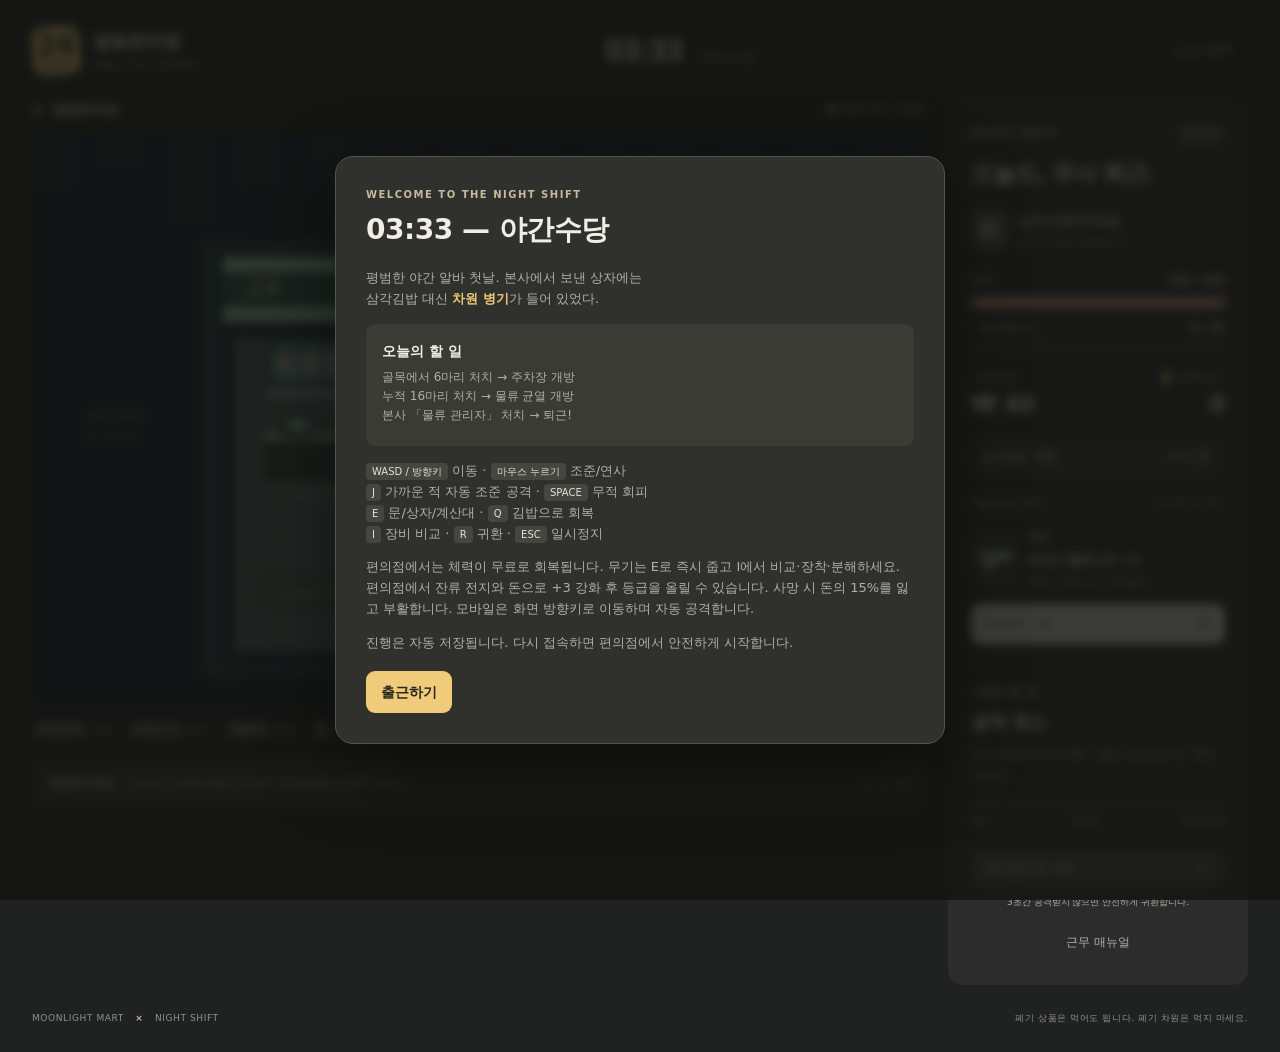
==== index.html @ c4a6b5b0 "Release Moonlight Mart: Night Shift browser RPG" ====
<!doctype html>
<html lang="ko"><head><meta charset="UTF-8"><meta name="viewport" content="width=device-width,initial-scale=1"><meta name="theme-color" content="#222222"><title>03:33 — 야간수당</title><link rel="stylesheet" href="style.css"></head>
<body>
<header><div class="brand"><span class="logo">24<span>HOURS</span></span><span>달빛편의점<small>밤을 지키는 당신에게.</small></span></div><div class="title">03:33 <span>야간수당</span></div><button id="sound" class="subtle" title="소리 켜기/끄기">소리 OFF</button></header>
<main>
<section class="game-column"><div class="status"><span><i class="live"></i> <b id="zone">달빛편의점</b></span><span id="save-status">자동 저장 준비</span></div>
<div class="viewport"><canvas id="game" width="1100" height="700" tabindex="0" aria-label="야간수당 게임. WASD 이동, 마우스 조준 및 공격, E 상호작용"></canvas><div id="touch"><div class="dpad"><button data-key="w">↑</button><div><button data-key="a">←</button><button data-key="s">↓</button><button data-key="d">→</button></div></div><div><button data-action="heal">회복</button><button data-key=" ">회피</button><button data-action="interact">E</button></div></div></div>
<div class="controls"><span><kbd>W A S D</kbd> 이동</span><span><kbd>마우스 / J</kbd> 공격</span><span><kbd>SPACE</kbd> 회피</span><span><kbd>E</kbd> 줍기 · 대화</span><span><kbd>Q</kbd> 회복</span><span><kbd>I</kbd> 장비</span><span><kbd>ESC</kbd> 휴식</span></div>
<div class="dispatch"><span>점장의 메모</span><p id="dispatch">손님이 천장에 붙어 있어도 존댓말을 사용해 주세요.</p><span class="dispatch-id">03:33 AM</span></div></section>
<aside><div class="shift-heading"><span class="eyebrow">NIGHT SHIFT</span><span class="badge">근무 중</span></div><h1>오늘도, 무사 퇴근.</h1><div class="employee"><div class="avatar">夜</div><div><strong>심야 아르바이트생</strong><small id="level">LV. 1 · 수습 차원관리사</small></div></div>
<div class="vitals"><div class="bar-label"><span>체력</span><b id="hp-text"></b></div><div class="bar"><div id="hp-bar"></div></div><div class="bar-label"><span>다음 레벨까지</span><b id="xp-text"></b></div><div class="bar xp"><div id="xp-bar"></div></div></div>
<div class="wallet"><div><small>야간수당</small><strong id="money">₩ 0</strong></div><div><small><svg class="cell-icon" viewBox="0 0 24 24" aria-hidden="true"><path d="M9 2h6v3H9zM6 5h12v16H6z" fill="currentColor"/><path d="m13 7-4 6h3l-1 5 5-7h-4z" fill="#252420"/></svg> 잔류 전지</small><strong id="cells">0</strong></div></div>
<button class="food-button" data-action="heal"><span>삼각김밥 <strong id="potions">3개</strong></span><span>회복 <kbd>Q</kbd></span></button>
<section class="side-section"><div class="section-title"><span>지금 쓰는 무기</span><span class="muted">E로 줍고 I로 관리</span></div><div id="weapon" class="weapon-card"></div><button id="bag" class="wide bag-button"><span>내 장비 <small id="bag-count">1</small></span><kbd>I</kbd></button></section>
<section class="side-section objective"><div class="eyebrow">오늘의 할 일</div><h2 id="quest-title">골목 청소</h2><p id="quest"></p><div class="progress-track"><div id="quest-progress"></div></div><div class="route"><span>골목</span><span>주차장</span><span>물류 균열</span></div></section>
<button class="wide home-button" id="return"><span>편의점으로 귀환</span><kbd>R</kbd></button><small class="hint">3초간 공격받지 않으면 안전하게 귀환합니다.</small><button class="wide subtle" id="help">근무 매뉴얼</button></aside>
</main><footer><span>MOONLIGHT MART <b>×</b> NIGHT SHIFT</span><span>폐기 상품은 먹어도 됩니다. 폐기 차원은 먹지 마세요.</span></footer>
<div id="toast" role="status" aria-live="polite"></div><div id="modal" class="overlay" hidden><div class="dialog" id="dialog" role="dialog" aria-modal="true" aria-label="게임 메뉴"></div></div>
<script src="gear.js"></script><script src="game.js"></script></body></html>
---- style.css ----
:root{color-scheme:dark;--bg:#202121;--panel:#2b2c2b;--card:#353634;--line:#41423e;--text:#f0eee6;--muted:#b1b0a7;--accent:#f0cb79;--yellow:#f0cb79;--mint:#f0cb79;--ink:#28271f}*{box-sizing:border-box}body{margin:0;background:var(--bg);color:var(--text);font:14px/1.6 'Segoe UI','Malgun Gothic',system-ui,sans-serif}button,a{touch-action:manipulation}button{font:inherit;color:var(--text);background:#44453f;border:0;border-radius:9px;padding:10px 15px;cursor:pointer;transition:background .15s,transform .15s}button:hover:not(:disabled){background:#53544c}button:active:not(:disabled){transform:translateY(1px)}button:focus-visible{outline:3px solid var(--accent);outline-offset:3px}button:disabled{opacity:.45;cursor:not-allowed}button svg{pointer-events:none}header{height:100px;max-width:1536px;margin:auto;padding:18px 32px;display:flex;align-items:center;justify-content:space-between}.brand{display:flex;gap:13px;align-items:center;font-weight:750;font-size:18px;letter-spacing:-.6px}.brand small{display:block;font-size:11px;font-weight:400;letter-spacing:0;color:var(--muted)}.logo{display:flex;flex-direction:column;align-items:center;justify-content:center;background:var(--accent);color:var(--ink);font-size:28px;line-height:1;width:48px;height:49px;border-radius:12px;transform:rotate(-4deg);font-weight:900}.logo span{font-size:7px;letter-spacing:1px;margin-top:3px}.title{font:750 32px/1 'Segoe UI',sans-serif;letter-spacing:-1px;font-variant-numeric:tabular-nums}.title span{font:500 13px system-ui;letter-spacing:1px;color:var(--muted);margin-left:10px}main{display:grid;grid-template-columns:minmax(0,1fr) 300px;gap:22px;max-width:1536px;padding:0 32px;margin:auto}.game-column{min-width:0}.status{display:flex;justify-content:space-between;padding:0 2px 14px;color:var(--muted);font-size:11px}.status b{color:var(--text);font-size:13px;font-weight:600}.live{display:inline-block;width:7px;height:7px;border-radius:50%;background:var(--accent);margin-right:8px}.viewport{position:relative;overflow:hidden;border-radius:12px;background:#101923;aspect-ratio:11/7;box-shadow:0 12px 28px #0002}canvas{display:block;width:100%;height:100%;outline:none;cursor:crosshair;touch-action:none}#toast{position:fixed;z-index:20;left:26px;bottom:25px;max-width:calc(100vw - 52px);background:#f1e9d7;color:#343124;border-radius:10px;padding:12px 19px;box-shadow:0 6px 28px #0003;pointer-events:none;opacity:0;transition:opacity .18s;font-size:13px;font-weight:600}.controls{display:flex;flex-wrap:wrap;gap:10px 17px;font-size:11px;color:var(--muted);padding:17px 2px}kbd{font:10px system-ui;border:0;background:#454640;border-radius:4px;padding:3px 6px;color:#e5e2d7;white-space:nowrap}.dispatch{display:flex;align-items:center;gap:17px;background:#30312c;border-radius:9px;padding:15px 18px;font-size:12px;color:var(--muted);margin-top:4px}.dispatch>span:first-child{color:#e3d2a0;font-weight:600;white-space:nowrap}.dispatch p{margin:0}.dispatch-id{margin-left:auto;font:10px monospace;white-space:nowrap;color:#8c8e80}aside{background:var(--panel);border-radius:15px;padding:23px;align-self:start}.shift-heading{display:flex;align-items:center;justify-content:space-between}.eyebrow{font-size:10px;font-weight:700;letter-spacing:1.5px;color:#c5ba9c}h1{font-size:23px;font-weight:750;letter-spacing:-1px;line-height:1.35;margin:13px 0 20px}h2{font-size:18px;letter-spacing:-.5px;margin:8px 0}h3{font-size:17px;letter-spacing:-.4px;margin:4px 0}p{color:var(--muted)}.employee{display:flex;align-items:center;gap:11px;margin-bottom:22px}.employee strong{font-size:12px;font-weight:600}.employee small{display:block;color:var(--muted);font-size:10px;margin-top:3px}.avatar{background:#535249;border-radius:10px;width:37px;height:40px;display:grid;place-items:center;color:#eee4c8;font-size:21px}.badge{font-size:10px;color:#e6d5a5;background:#464337;padding:3px 8px;border-radius:5px}.vitals{margin-bottom:20px}.bar-label{display:flex;justify-content:space-between;font-size:11px;margin:11px 0 7px;color:var(--muted)}.bar-label b{color:var(--text);font-weight:600;font-variant-numeric:tabular-nums}.bar{background:#42433c;height:11px;border-radius:4px;overflow:hidden}.bar>div{height:100%;background:#e29987;transition:width .15s}.xp{height:5px}.xp>div{background:#d8cdad}.wallet{display:flex;justify-content:space-between;margin-bottom:15px}.wallet small{display:flex;align-items:center;gap:3px;color:var(--muted);font-size:11px}.wallet strong{font-size:23px;font-weight:650;font-variant-numeric:tabular-nums;letter-spacing:-.5px}.wallet>div:last-child{text-align:right}.cell-icon{width:17px;height:17px;vertical-align:middle;flex-shrink:0;color:#e7c575}.food-button{display:flex;width:100%;justify-content:space-between;align-items:center;background:#363730;padding:10px 12px;font-size:11px}.food-button strong{margin-left:6px;color:#eddfbc;font-weight:600}.food-button>span:last-child{color:var(--muted)}.side-section{padding:19px 0;border-bottom:1px solid #45453e}.section-title{display:flex;justify-content:space-between;align-items:center;font-size:11px;color:#ddd7c7}.section-title .muted{font-size:9px}.weapon-card{display:flex;align-items:center;gap:8px;padding:12px 0}.weapon-card strong{font-size:12px;display:block;margin-top:3px;line-height:1.7}.weapon-card small{font-size:10px;color:var(--muted)}em{font-style:normal;color:var(--accent);font-weight:650}.hud-weapon-art{width:49px;height:54px;background:#3a3b35;border-radius:8px;flex-shrink:0;display:grid;place-items:center}.weapon-icon{width:58px;height:58px;shape-rendering:crispEdges}.hud-weapon-art .weapon-icon{width:46px;height:46px}.rarity-tag{font-size:10px;font-weight:650}.rarity-0{color:#bbbfb4}.rarity-1{color:#99bbd8}.rarity-2{color:#c5aace}.rarity-3{color:#e9c474}.bag-button,.home-button{display:flex;align-items:center;justify-content:space-between}.bag-button{background:#e6e1d3;color:#2c2d28}.bag-button:hover:not(:disabled){background:#f8f1e1}.bag-button kbd{background:#ccc8bb;color:#383a31}.bag-button small{display:inline-block;margin-left:6px;background:#cecabd;padding:0 6px;border-radius:4px;font-size:10px}.objective{border:0;padding:20px 0}.objective p{font-size:12px;margin:6px 0 14px;line-height:1.8}.progress-track{height:4px;border-radius:3px;background:#48483f;overflow:hidden}.progress-track>div{height:100%;background:var(--accent)}.route{display:flex;justify-content:space-between;font-size:10px;color:var(--muted);margin-top:7px}.wide{width:100%;font-size:12px}.hint{display:block;font-size:9px;color:var(--muted);text-align:center;margin:7px 0 14px}.subtle{background:transparent;color:var(--muted)}footer{max-width:1536px;padding:26px 32px;display:flex;justify-content:space-between;gap:12px;margin:auto;color:#929389;font-size:9px;letter-spacing:.6px}footer b{margin:0 8px;color:#c5baa0}.overlay{position:fixed;inset:0;z-index:10;background:#131412ce;display:flex;align-items:center;justify-content:center;padding:24px;backdrop-filter:blur(5px)}[hidden]{display:none!important}.dialog{max-height:calc(100dvh - 48px);overflow:auto;width:610px;max-width:100%;padding:30px;background:#30312d;border:1px solid #55564b;border-radius:18px;box-shadow:0 24px 80px #0006;scrollbar-color:#77786c #30312d}.dialog h2{font-size:28px;margin:5px 0 15px}.dialog p{font-size:13px}.dialog .actions{display:flex;gap:8px;margin-top:17px;flex-wrap:wrap}.primary{background:var(--accent);color:var(--ink);font-weight:700}.primary:hover:not(:disabled){background:#ffe0a0}.item{padding:16px;margin:15px 0;background:#3a3b34;border-radius:9px}.item p{margin:5px 0;font-size:12px}.modal-heading{display:flex;align-items:center;justify-content:space-between;gap:10px}.modal-heading h2{margin-bottom:6px}.close-button{background:#41423a;font-size:11px;white-space:nowrap}.resources{display:flex;align-items:center;gap:22px;font-size:14px;font-weight:650;font-variant-numeric:tabular-nums}.resources>span{display:flex;align-items:center;gap:5px}.resources small{font-size:10px;color:var(--muted);font-weight:400}.dialog[data-kind=bag]{width:920px;padding:25px 28px}.inventory-top{display:flex;justify-content:space-between;align-items:center;gap:10px;padding:13px 0 20px;font-size:11px;color:var(--muted)}.inventory-top b{color:var(--text)}.inventory-top .resources{color:var(--text)}.inventory-layout{display:grid;grid-template-columns:minmax(0,1fr) 335px;gap:24px}.inventory-list{min-width:0;max-height:65vh;overflow:auto;padding-right:5px;scrollbar-color:#77786c #30312d}.weapon-grid{display:grid;grid-template-columns:repeat(3,minmax(0,1fr));gap:10px}.weapon-slot{text-align:left;padding:10px;background:#3e3f38;border:2px solid transparent;border-radius:11px;position:relative;min-width:0}.weapon-slot.selected{border-color:#e8ce91;background:#49483b}.weapon-slot:hover:not(:disabled){background:#4b4c43}.slot-art{height:62px;display:flex;align-items:center;justify-content:center;position:relative;margin-bottom:6px}.slot-art .weapon-icon{width:61px;height:61px}.slot-art>b{position:absolute;bottom:0;right:0;color:#dfd4b1;font-size:12px}.equipped-mark{position:absolute;left:-3px;top:-3px;font-size:8px;background:#e7dcc2;color:#3b382e;padding:1px 5px;border-radius:3px}.weapon-slot>strong{display:block;font-size:11px;line-height:1.5;min-height:32px;margin-bottom:5px;word-break:keep-all}.weapon-slot>small{float:right;font-size:9px;color:#b8b5a7}.bag-hint{font-size:11px!important;line-height:1.9;padding:5px 2px}.weapon-detail{background:#252622;border-radius:12px;padding:20px;min-height:350px;align-self:start}.detail-head{display:flex;gap:12px;align-items:center}.detail-head h3{font-size:16px}.detail-icon{width:60px;height:67px;border-radius:9px;background:#393a32;display:grid;place-items:center;flex-shrink:0}.detail-meta{color:#b4b3a7;font-size:10px}.weapon-desc{font-size:11px!important;line-height:1.8;margin:15px 0}.stat-grid{display:grid;grid-template-columns:repeat(3,1fr);gap:6px;background:#33342d;padding:11px 10px;border-radius:8px}.stat-grid>div>span{display:block;font-size:10px;color:#bbb8aa}.stat-grid strong{font-size:18px;display:inline-block;margin-top:3px;font-variant-numeric:tabular-nums}.stat-grid small{display:inline-block;font-size:9px;margin-left:4px}.better{color:#c7d2a4}.worse{color:#e3a296}.neutral{color:#8d9180}.compare-note{font-size:10px!important;margin:8px 0 14px;color:#b4b09e}.forge-block{margin-top:20px;padding-top:15px;border-top:1px solid #44463a}.forge-title{display:flex;justify-content:space-between;font-size:12px}.forge-title>span{color:#c8bea5;font-size:11px}.forge-block p{font-size:11px;margin:9px 0}.forge-block p b{display:inline-block;margin-left:7px;color:#e7dfc7;font-weight:500}.forge-block p small{display:block;color:#b2b5a3;font-size:10px}.cost-button{width:100%;display:flex;justify-content:space-between;align-items:center;font-size:11px;padding:9px 11px;background:#514c3c}.cost{display:flex;gap:12px;font-size:11px;font-variant-numeric:tabular-nums}.cost>span{display:inline-flex;align-items:center;gap:2px}.cost .cell-icon{width:14px;height:14px}.promotion{padding-top:10px}.promotion p>span{display:block;color:#b9b7a7;margin-top:3px}.promotion>small,.forge-foot{font-size:9px;color:#b5b2a1;display:block;margin-top:7px}.forge-foot{margin-top:12px}.location-note{color:#e1c685!important}.legend-note{color:#f0cb79!important}.salvage-row{margin-top:17px;padding-top:10px;display:flex;align-items:center;justify-content:space-between;flex-wrap:wrap;gap:4px;border-top:1px solid #44463a}.salvage-row>small{font-size:10px;color:#b3b0a1}.salvage-row .cell-icon{width:14px;height:14px}.salvage-row p{font-size:11px;color:#e1b3a8;margin:3px 0}.salvage-row .actions{margin-top:5px}.salvage-row .actions button{font-size:10px;padding:8px 12px}.text-button{background:transparent;font-size:11px;padding:7px 2px;color:#d6b4a3}.danger{background:#795c51}.empty-detail{min-height:335px;display:flex;flex-direction:column;align-items:center;justify-content:center;text-align:center}.empty-detail .weapon-icon{width:80px;height:80px;opacity:.6}.empty-detail h3{font-size:16px;margin-top:13px}.empty-detail p{font-size:12px;line-height:1.8}.empty-detail small{font-size:10px;color:#cfc3a2}.shop-resources{padding:10px 0 20px}.workbench-card{display:flex;align-items:center;justify-content:space-between;gap:12px;background:#494636;border-radius:12px;padding:19px;margin-bottom:16px}.workbench-card h3{font-size:20px}.workbench-card p{font-size:11px;line-height:1.8;color:#cec5ad;margin:5px 0 0}.workbench-card button{font-size:12px;white-space:nowrap}.shop-row{display:flex;justify-content:space-between;align-items:center;gap:10px;border-bottom:1px solid #494a3f;padding:16px 0;font-size:13px}.shop-row small{display:block;color:var(--muted);font-size:10px;margin-top:3px}.shop-row button{white-space:nowrap;font-size:11px;min-width:78px}.shop-note{text-align:center;font-size:11px!important;margin:19px 0 0}.muted{color:var(--muted)}#touch{display:none;position:absolute;inset:auto 14px 14px;justify-content:space-between;align-items:end;pointer-events:none}#touch button{pointer-events:auto;touch-action:none;background:#383d39c9;min-width:42px;min-height:40px}.dpad{text-align:center}@media(min-width:1450px){main{grid-template-columns:minmax(0,1fr) 318px}}@media(max-width:1050px){header{padding:18px}main{grid-template-columns:minmax(0,1fr) 255px;gap:16px;padding:0 18px}aside{padding:18px}.title span{display:none}.dispatch-id{display:none}.wallet strong{font-size:21px}h1{font-size:21px}.section-title .muted{display:none}}@media(max-width:760px){header{height:80px;padding:14px}.brand{font-size:15px}.brand small{font-size:9px}.logo{width:39px;height:42px;font-size:25px}.title{font-size:25px}main{display:block;padding:0 10px}.viewport{aspect-ratio:11/7}aside{margin-top:17px;padding:20px}.employee{margin-bottom:15px}.controls{gap:8px 12px;font-size:10px}.dispatch{font-size:10px;padding:12px;gap:12px}.vitals{margin-bottom:15px}.wallet{max-width:400px}.weapon-card strong{font-size:14px}.side-section{padding:15px 0}.section-title .muted{display:inline}footer{padding:20px 13px;font-size:8px;flex-wrap:wrap}.overlay{padding:12px}.dialog{padding:22px;max-height:calc(100dvh - 24px)}.dialog[data-kind=bag]{padding:18px}.inventory-layout{grid-template-columns:minmax(0,1fr);gap:16px}.inventory-list{max-height:260px}.weapon-grid{grid-template-columns:repeat(3,minmax(0,1fr))}.inventory-top{flex-wrap:wrap}.inventory-top .resources{font-size:12px;gap:14px}.weapon-detail{min-height:0}.empty-detail{min-height:170px}.empty-detail .weapon-icon{display:none}.dialog h2{font-size:25px}.workbench-card{padding:15px}.workbench-card h3{font-size:17px}.workbench-card button{font-size:11px}}@media(pointer:coarse){#touch{display:flex}}@media(prefers-reduced-motion:reduce){*{transition:none!important}}
/* Keep the background still while browsing equipment; use wider cards on phones. */
body:has(.overlay:not([hidden])){overflow:hidden}
@media(max-width:440px){.weapon-grid{grid-template-columns:repeat(2,minmax(0,1fr))}.inventory-top{gap:8px}.inventory-top .resources{gap:10px}.weapon-slot>strong{min-height:20px}.slot-art{height:54px}}
@media(min-width:761px) and (max-height:850px){header{height:76px;padding-top:12px;padding-bottom:12px}aside{padding:16px 19px}aside h1{font-size:21px;margin:8px 0 12px}.employee{margin-bottom:11px}.avatar{width:31px;height:32px;font-size:18px}.vitals{margin-bottom:12px}.bar-label{margin:7px 0 5px}.bar{height:9px}.xp{height:4px}.wallet{margin-bottom:10px}.wallet strong{font-size:21px}.food-button{padding:7px 10px}.side-section{padding:12px 0}.weapon-card{padding:8px 0}.hud-weapon-art{height:44px;width:43px}.hud-weapon-art .weapon-icon{width:40px;height:40px}.bag-button,.home-button{padding:7px 12px}.objective h2{font-size:16px;margin:5px 0}.objective p{font-size:11px;line-height:1.65;margin:5px 0 9px}.objective .eyebrow{font-size:9px}.hint{margin:5px 0 7px}aside>.subtle{padding:5px 10px;font-size:11px}.controls{padding:12px 2px}.dispatch{padding:10px 14px}}
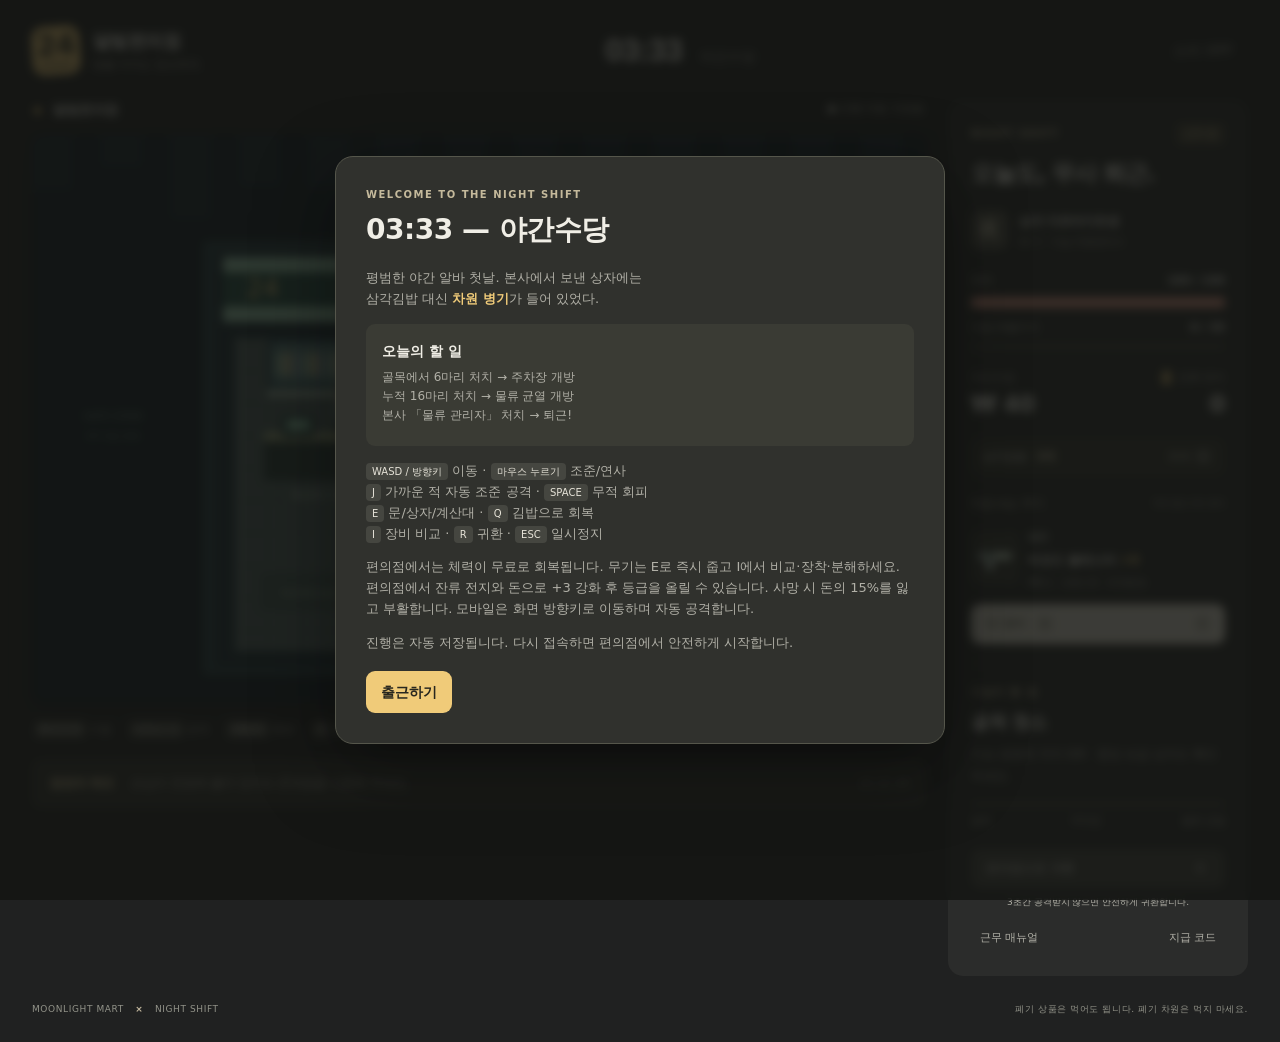
==== commit 48ed6b33: "Add code-redeemed orbital cannon with legendary beam effects" ====
--- a/index.html
+++ b/index.html
@@ -13,7 +13,7 @@
 <button class="food-button" data-action="heal"><span>삼각김밥 <strong id="potions">3개</strong></span><span>회복 <kbd>Q</kbd></span></button>
 <section class="side-section"><div class="section-title"><span>지금 쓰는 무기</span><span class="muted">E로 줍고 I로 관리</span></div><div id="weapon" class="weapon-card"></div><button id="bag" class="wide bag-button"><span>내 장비 <small id="bag-count">1</small></span><kbd>I</kbd></button></section>
 <section class="side-section objective"><div class="eyebrow">오늘의 할 일</div><h2 id="quest-title">골목 청소</h2><p id="quest"></p><div class="progress-track"><div id="quest-progress"></div></div><div class="route"><span>골목</span><span>주차장</span><span>물류 균열</span></div></section>
-<button class="wide home-button" id="return"><span>편의점으로 귀환</span><kbd>R</kbd></button><small class="hint">3초간 공격받지 않으면 안전하게 귀환합니다.</small><button class="wide subtle" id="help">근무 매뉴얼</button></aside>
+<button class="wide home-button" id="return"><span>편의점으로 귀환</span><kbd>R</kbd></button><small class="hint">3초간 공격받지 않으면 안전하게 귀환합니다.</small><div class="utility-actions"><button class="subtle" id="help">근무 매뉴얼</button><button class="subtle" data-action="redeem-menu">지급 코드</button></div></aside>
 </main><footer><span>MOONLIGHT MART <b>×</b> NIGHT SHIFT</span><span>폐기 상품은 먹어도 됩니다. 폐기 차원은 먹지 마세요.</span></footer>
 <div id="toast" role="status" aria-live="polite"></div><div id="modal" class="overlay" hidden><div class="dialog" id="dialog" role="dialog" aria-modal="true" aria-label="게임 메뉴"></div></div>
-<script src="gear.js"></script><script src="game.js"></script></body></html>
+<script src="gear.js"></script><script src="special.js"></script><script src="game.js"></script></body></html>
--- a/style.css
+++ b/style.css
@@ -3,3 +3,4 @@
 body:has(.overlay:not([hidden])){overflow:hidden}
 @media(max-width:440px){.weapon-grid{grid-template-columns:repeat(2,minmax(0,1fr))}.inventory-top{gap:8px}.inventory-top .resources{gap:10px}.weapon-slot>strong{min-height:20px}.slot-art{height:54px}}
 @media(min-width:761px) and (max-height:850px){header{height:76px;padding-top:12px;padding-bottom:12px}aside{padding:16px 19px}aside h1{font-size:21px;margin:8px 0 12px}.employee{margin-bottom:11px}.avatar{width:31px;height:32px;font-size:18px}.vitals{margin-bottom:12px}.bar-label{margin:7px 0 5px}.bar{height:9px}.xp{height:4px}.wallet{margin-bottom:10px}.wallet strong{font-size:21px}.food-button{padding:7px 10px}.side-section{padding:12px 0}.weapon-card{padding:8px 0}.hud-weapon-art{height:44px;width:43px}.hud-weapon-art .weapon-icon{width:40px;height:40px}.bag-button,.home-button{padding:7px 12px}.objective h2{font-size:16px;margin:5px 0}.objective p{font-size:11px;line-height:1.65;margin:5px 0 9px}.objective .eyebrow{font-size:9px}.hint{margin:5px 0 7px}aside>.subtle{padding:5px 10px;font-size:11px}.controls{padding:12px 2px}.dispatch{padding:10px 14px}}
+.utility-actions{display:flex;justify-content:space-between;gap:8px}.utility-actions button{font-size:11px;padding:6px 9px}#redeem-form label{display:block;color:var(--muted);font-size:12px;margin:20px 0 8px}#redeem-code{display:block;width:100%;background:#22241f;color:#f4ebd3;border:1px solid #797158;border-radius:9px;padding:14px;font:600 17px monospace;letter-spacing:1px}#redeem-code:focus{outline:2px solid var(--accent)}#redeem-result{min-height:42px;color:#e2d2a9}
